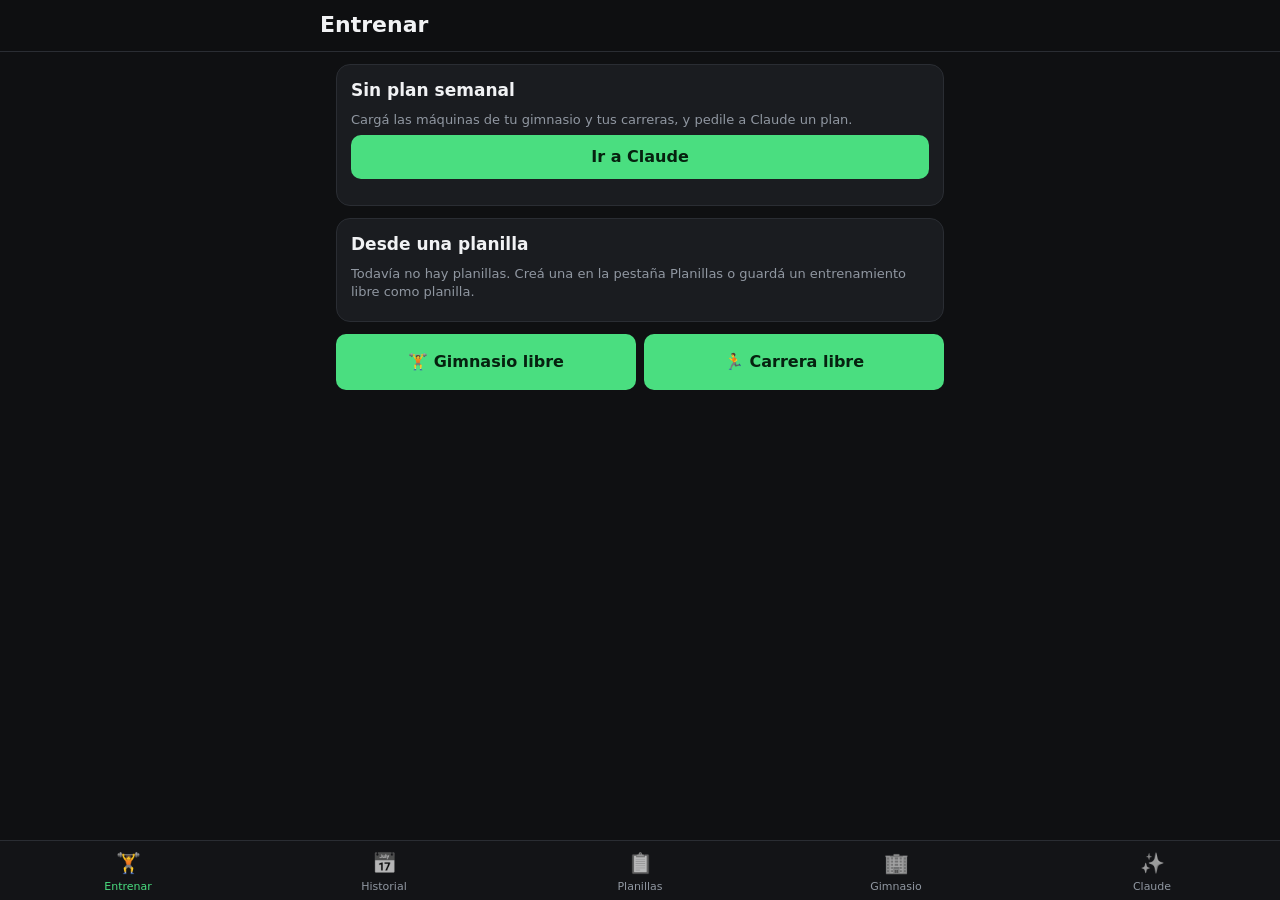
==== index.html @ 8a64eb0e "MVP de la app de gimnasio y running PWA sin paso de compilación: gimnasio y equipamiento, registro p" ====
<!doctype html>
<html lang="es">
<head>
  <meta charset="utf-8">
  <meta name="viewport" content="width=device-width, initial-scale=1, viewport-fit=cover">
  <!-- Estas metas hacen que, agregada a la pantalla de inicio, abra a pantalla completa
       como una app y no como una pestaña de Safari. -->
  <meta name="apple-mobile-web-app-capable" content="yes">
  <meta name="mobile-web-app-capable" content="yes">
  <meta name="apple-mobile-web-app-status-bar-style" content="black-translucent">
  <meta name="apple-mobile-web-app-title" content="Gym">
  <meta name="theme-color" content="#0f1012">
  <link rel="manifest" href="manifest.webmanifest">
  <link rel="apple-touch-icon" href="icons/icon-180.png">
  <link rel="icon" href="icons/icon-192.png">
  <link rel="stylesheet" href="styles.css">
  <title>Gym</title>
</head>
<body>
  <header id="topbar"><h1 id="title">Gym</h1></header>
  <main id="view"></main>
  <nav id="tabs">
    <button data-tab="entrenar"><span class="i">🏋️</span>Entrenar</button>
    <button data-tab="historial"><span class="i">📅</span>Historial</button>
    <button data-tab="rutinas"><span class="i">📋</span>Planillas</button>
    <button data-tab="gym"><span class="i">🏢</span>Gimnasio</button>
    <button data-tab="claude"><span class="i">✨</span>Claude</button>
  </nav>
  <div id="sheet" hidden><div class="panel"></div></div>
  <div id="toast" hidden></div>
  <script type="module" src="js/app.js"></script>
</body>
</html>
---- styles.css ----
/* Tema oscuro (se usa en el gimnasio, con poca luz y el brillo bajo) y botones grandes
   para tocar con los dedos transpirados. 44 px es el mínimo táctil que recomienda Apple. */
:root {
  --bg: #0f1012;
  --card: #1a1c20;
  --inset: #111316;
  --line: #2a2d33;
  --text: #f1f2f4;
  --muted: #9097a1;
  --accent: #4ade80;
  --accent-ink: #06210f;
  --danger: #f87171;
  --run: #fb923c;
  color-scheme: dark;
}

* { box-sizing: border-box; }
html, body {
  margin: 0;
  background: var(--bg);
  color: var(--text);
  font: 16px/1.4 -apple-system, BlinkMacSystemFont, "SF Pro Text", system-ui, sans-serif;
  -webkit-tap-highlight-color: transparent;
}

#topbar {
  position: sticky; top: 0; z-index: 5;
  padding: calc(env(safe-area-inset-top) + 10px) 16px 10px;
  background: rgba(15, 16, 18, .92);
  backdrop-filter: blur(12px); -webkit-backdrop-filter: blur(12px);
  border-bottom: 1px solid var(--line);
}
#topbar h1 { margin: 0; font-size: 22px; max-width: 640px; margin: 0 auto; }

main { padding: 12px 16px calc(env(safe-area-inset-bottom) + 90px); max-width: 640px; margin: 0 auto; }

#tabs {
  position: fixed; bottom: 0; left: 0; right: 0; z-index: 5;
  display: flex;
  background: rgba(20, 21, 24, .96);
  backdrop-filter: blur(12px); -webkit-backdrop-filter: blur(12px);
  border-top: 1px solid var(--line);
  padding-bottom: env(safe-area-inset-bottom);
}
#tabs button {
  flex: 1; background: none; border: 0; border-radius: 0; min-height: 0;
  color: var(--muted); padding: 8px 0 6px; font-size: 11px;
  display: flex; flex-direction: column; align-items: center; gap: 2px;
}
#tabs button .i { font-size: 20px; filter: grayscale(1); opacity: .7; }
#tabs button.on { color: var(--accent); }
#tabs button.on .i { filter: none; opacity: 1; }

.card { background: var(--card); border: 1px solid var(--line); border-radius: 14px; padding: 14px; margin-bottom: 12px; }
.card.inner { background: var(--inset); padding: 10px 12px; margin: 8px 0; }
.card.tap { cursor: pointer; }
.card.tap:active { background: #202328; }
.card.run { border-color: #4a3320; }
h2 { font-size: 17px; margin: 0 0 8px; }
h3 { font-size: 16px; margin: 0; }
h4 { font-size: 13px; text-transform: uppercase; letter-spacing: .04em; color: var(--muted); margin: 14px 0 4px; }
p { margin: 6px 0; }
.muted { color: var(--muted); }
small, .small { font-size: 13px; }
.mt { margin-top: 10px; }

.row { display: flex; gap: 8px; align-items: center; flex-wrap: wrap; }
.row.two > * { flex: 1; }
.between { justify-content: space-between; }
.btns { display: flex; gap: 6px; flex-shrink: 0; }
.grid2 { display: grid; grid-template-columns: 1fr 1fr; gap: 10px; }

button {
  font: inherit; color: var(--text); background: #2a2d33;
  border: 0; border-radius: 10px; padding: 10px 14px; min-height: 44px; cursor: pointer;
}
button:active { filter: brightness(1.2); }
button.primary { background: var(--accent); color: var(--accent-ink); font-weight: 600; }
button.danger { background: transparent; color: var(--danger); border: 1px solid #4a2626; }
button.ghost { background: transparent; border: 1px solid var(--line); }
button.sm { padding: 6px 12px; min-height: 36px; font-size: 14px; }
button.block { width: 100%; margin-bottom: 12px; }
button.big { min-height: 56px; font-size: 16px; }
button.icon { background: transparent; min-height: 36px; padding: 4px 10px; color: var(--muted); }

/* 16 px en los campos evita que iOS haga zoom al tocarlos. */
input, select, textarea {
  font: inherit; font-size: 16px; color: var(--text);
  background: var(--inset); border: 1px solid var(--line); border-radius: 10px;
  padding: 10px; width: 100%;
}
input:focus, select:focus, textarea:focus { outline: none; border-color: #3f7d55; }
textarea { min-height: 110px; resize: vertical; }
textarea.tall { min-height: 50vh; font-size: 13px; }
label { display: block; font-size: 13px; color: var(--muted); margin: 10px 0 4px; }
label.check-row { display: flex; gap: 10px; align-items: center; font-size: 15px; color: var(--text); margin: 14px 0; }
label.check-row input { width: 22px; height: 22px; }

.list { list-style: none; margin: 0; padding: 0; }
.list li { display: flex; justify-content: space-between; align-items: center; gap: 10px; padding: 10px 0; border-top: 1px solid var(--line); }
.list li:first-child { border-top: 0; }
.list li.past { opacity: .5; }
ul.plain { padding-left: 18px; margin: 6px 0; font-size: 14px; }
ul.plain li { margin-bottom: 6px; }

.day.hecha b { color: var(--accent); }
.day.salteada { opacity: .55; }
.day.salteada b { text-decoration: line-through; }

.race-next { border-color: #4a3320; }
.countdown { text-align: center; color: var(--run); line-height: 1; }
.countdown b { display: block; font-size: 34px; }

.badge { font-size: 11px; padding: 2px 6px; border-radius: 6px; background: #2a2238; color: #cdb8ff; margin-left: 6px; vertical-align: middle; font-weight: 500; }
.target { display: inline-block; background: #22303a; color: #9bd1ff; border-radius: 8px; padding: 2px 8px; font-size: 13px; margin: 6px 0; }
.run .target { background: #3a2a1c; color: #fdba74; }
.hint { font-size: 14px; color: #d9e4d0; background: #1d2a1f; border-radius: 8px; padding: 6px 10px; margin: 6px 0; }
.hint.claude { background: #2a2238; color: #e3d6ff; }
.pace { margin: 8px 0 0; color: var(--run); }

.session-head { margin-bottom: 10px; }

/* Grilla de series: número | kg | reps | RIR | ✓ */
.sethead, .set { display: grid; grid-template-columns: 22px 1fr 1fr 66px 44px; gap: 6px; align-items: center; }
.sethead { font-size: 12px; color: var(--muted); margin: 10px 0 4px; text-align: center; }
.set { margin-bottom: 6px; }
.set > span { text-align: center; color: var(--muted); font-size: 14px; }
.set input, .set select { padding: 8px 4px; text-align: center; text-align-last: center; }
.set .check { padding: 0; min-height: 40px; color: var(--muted); }
.set.done .check { background: var(--accent); color: var(--accent-ink); }
.set.done input, .set.done select { border-color: #2f5a3c; }

/* Editor de planillas: nombre a lo ancho y los números abajo. */
.edrow { display: grid; grid-template-columns: 1fr 1fr 1fr 1fr 36px; gap: 6px; align-items: end; padding-bottom: 10px; margin-bottom: 10px; border-bottom: 1px solid var(--line); }
.edrow .name { grid-column: 1 / -1; }
label.mini { margin: 0; font-size: 11px; }
label.mini input { margin-top: 2px; padding: 8px 4px; text-align: center; }

.seg { display: flex; background: var(--inset); border-radius: 10px; padding: 3px; gap: 3px; }
.seg button { flex: 1; background: transparent; min-height: 38px; font-size: 14px; padding: 6px; }
.seg button.on { background: #2a2d33; }

#sheet { position: fixed; inset: 0; z-index: 20; background: rgba(0, 0, 0, .55); display: flex; align-items: flex-end; }
#sheet[hidden] { display: none; }
#sheet .panel {
  background: var(--card); width: 100%; max-width: 640px; margin: 0 auto;
  max-height: 90vh; overflow: auto; -webkit-overflow-scrolling: touch;
  border-radius: 18px 18px 0 0;
  padding: 16px 16px calc(env(safe-area-inset-bottom) + 16px);
}

#toast {
  position: fixed; left: 50%; transform: translateX(-50%);
  bottom: calc(env(safe-area-inset-bottom) + 80px);
  background: #e8eaed; color: #111; padding: 10px 16px; border-radius: 20px;
  z-index: 30; font-size: 14px; white-space: nowrap;
}
#toast[hidden] { display: none; }
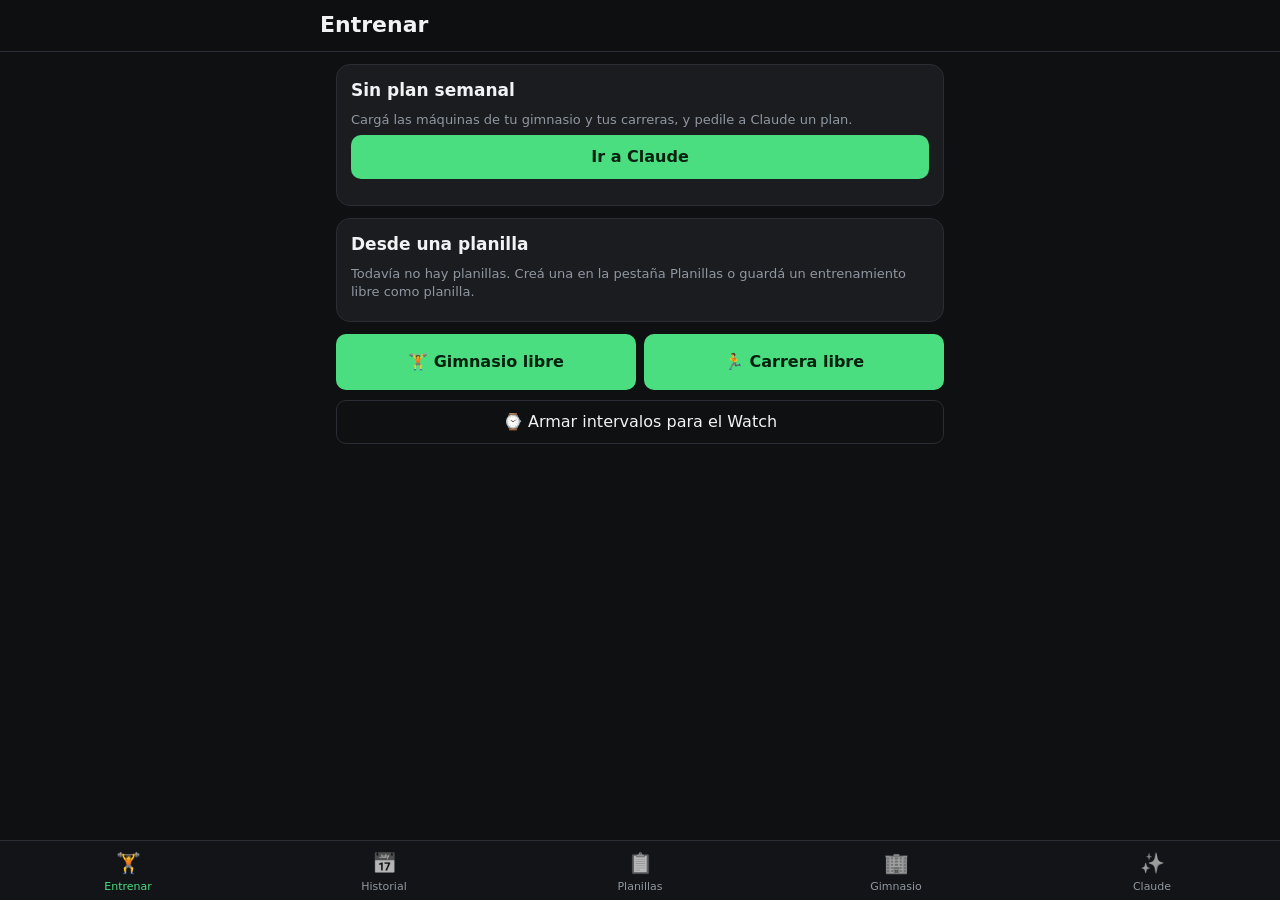
==== commit de61d99f: "Receta para cargar intervalos en el Apple Watch - Claude ahora devuelve "pasos" estructurados para c" ====
--- a/index.html
+++ b/index.html
@@ -10,10 +10,34 @@
   <meta name="apple-mobile-web-app-status-bar-style" content="black-translucent">
   <meta name="apple-mobile-web-app-title" content="Gym">
   <meta name="theme-color" content="#0f1012">
+  <!-- Fondo oscuro antes de que llegue styles.css: evita el destello blanco al abrir. -->
+  <style>html, body { background: #0f1012; color: #f1f2f4; }</style>
   <link rel="manifest" href="manifest.webmanifest">
   <link rel="apple-touch-icon" href="icons/icon-180.png">
   <link rel="icon" href="icons/icon-192.png">
+  <!-- Pantallas de arranque: iOS las muestra mientras arranca la app en frío (en vez de una
+       pantalla blanca). Una por tamaño de iPhone, en puntos CSS × densidad de píxeles.
+       iOS las copia al agregar la app al inicio: para ver cambios hay que reinstalarla. -->
+  <link rel="apple-touch-startup-image" media="(device-width: 375px) and (device-height: 812px) and (-webkit-device-pixel-ratio: 3)" href="icons/splash/splash-1125x2436.png">
+  <link rel="apple-touch-startup-image" media="(device-width: 414px) and (device-height: 896px) and (-webkit-device-pixel-ratio: 2)" href="icons/splash/splash-828x1792.png">
+  <link rel="apple-touch-startup-image" media="(device-width: 414px) and (device-height: 896px) and (-webkit-device-pixel-ratio: 3)" href="icons/splash/splash-1242x2688.png">
+  <link rel="apple-touch-startup-image" media="(device-width: 390px) and (device-height: 844px) and (-webkit-device-pixel-ratio: 3)" href="icons/splash/splash-1170x2532.png">
+  <link rel="apple-touch-startup-image" media="(device-width: 428px) and (device-height: 926px) and (-webkit-device-pixel-ratio: 3)" href="icons/splash/splash-1284x2778.png">
+  <link rel="apple-touch-startup-image" media="(device-width: 393px) and (device-height: 852px) and (-webkit-device-pixel-ratio: 3)" href="icons/splash/splash-1179x2556.png">
+  <link rel="apple-touch-startup-image" media="(device-width: 430px) and (device-height: 932px) and (-webkit-device-pixel-ratio: 3)" href="icons/splash/splash-1290x2796.png">
+  <link rel="apple-touch-startup-image" media="(device-width: 402px) and (device-height: 874px) and (-webkit-device-pixel-ratio: 3)" href="icons/splash/splash-1206x2622.png">
+  <link rel="apple-touch-startup-image" media="(device-width: 440px) and (device-height: 956px) and (-webkit-device-pixel-ratio: 3)" href="icons/splash/splash-1320x2868.png">
+  <link rel="apple-touch-startup-image" media="(device-width: 420px) and (device-height: 912px) and (-webkit-device-pixel-ratio: 3)" href="icons/splash/splash-1260x2736.png">
   <link rel="stylesheet" href="styles.css">
+  <!-- Pide todos los módulos a la vez; si no, el navegador descubre los imports de app.js
+       recién después de bajarlo y los pide en una segunda tanda. -->
+  <link rel="modulepreload" href="js/app.js">
+  <link rel="modulepreload" href="js/store.js">
+  <link rel="modulepreload" href="js/progression.js">
+  <link rel="modulepreload" href="js/claude.js">
+  <link rel="modulepreload" href="js/running.js">
+  <link rel="modulepreload" href="js/strava.js">
+  <link rel="modulepreload" href="js/watch.js">
   <title>Gym</title>
 </head>
 <body>
@@ -28,6 +52,20 @@
   </nav>
   <div id="sheet" hidden><div class="panel"></div></div>
   <div id="toast" hidden></div>
+  <script>
+    // Muestra al instante la última pantalla que viste (la guarda app.js en cada render),
+    // así no hay espera en blanco mientras cargan los módulos. Apenas app.js arranca,
+    // redibuja con los datos reales; los botones responden desde ese momento.
+    try {
+      var s = JSON.parse(localStorage.getItem('gym.shell'));
+      if (s) {
+        document.getElementById('view').innerHTML = s.html;
+        document.getElementById('title').textContent = s.title;
+        var b = document.querySelector('#tabs [data-tab="' + s.tab + '"]');
+        if (b) b.classList.add('on');
+      }
+    } catch (e) {}
+  </script>
   <script type="module" src="js/app.js"></script>
 </body>
 </html>
--- a/styles.css
+++ b/styles.css
@@ -114,6 +114,18 @@
 .badge { font-size: 11px; padding: 2px 6px; border-radius: 6px; background: #2a2238; color: #cdb8ff; margin-left: 6px; vertical-align: middle; font-weight: 500; }
 .target { display: inline-block; background: #22303a; color: #9bd1ff; border-radius: 8px; padding: 2px 8px; font-size: 13px; margin: 6px 0; }
 .run .target { background: #3a2a1c; color: #fdba74; }
+.grid3 { display: grid; grid-template-columns: 1.3fr 1fr 0.9fr; gap: 8px; }
+ol.recipe { padding-left: 22px; margin: 10px 0; font-size: 15px; }
+ol.recipe > li { margin-bottom: 10px; }
+ol.recipe ul { padding-left: 18px; margin: 4px 0; }
+ol.recipe ul li { margin-bottom: 3px; }
+.badge.strava { background: #3a2418; color: #fc8a4c; }
+ol.steps { padding-left: 20px; margin: 8px 0; }
+ol.steps li { margin-bottom: 4px; }
+code { background: var(--inset); padding: 1px 6px; border-radius: 6px; font-size: 14px; user-select: all; -webkit-user-select: all; }
+/* Parciales por km: número | ritmo | FC */
+.splits { display: grid; grid-template-columns: auto 1fr auto; gap: 2px 12px; margin-top: 8px; font-size: 13px; font-variant-numeric: tabular-nums; }
+.splits span:nth-child(3n+1) { color: var(--muted); }
 .hint { font-size: 14px; color: #d9e4d0; background: #1d2a1f; border-radius: 8px; padding: 6px 10px; margin: 6px 0; }
 .hint.claude { background: #2a2238; color: #e3d6ff; }
 .pace { margin: 8px 0 0; color: var(--run); }
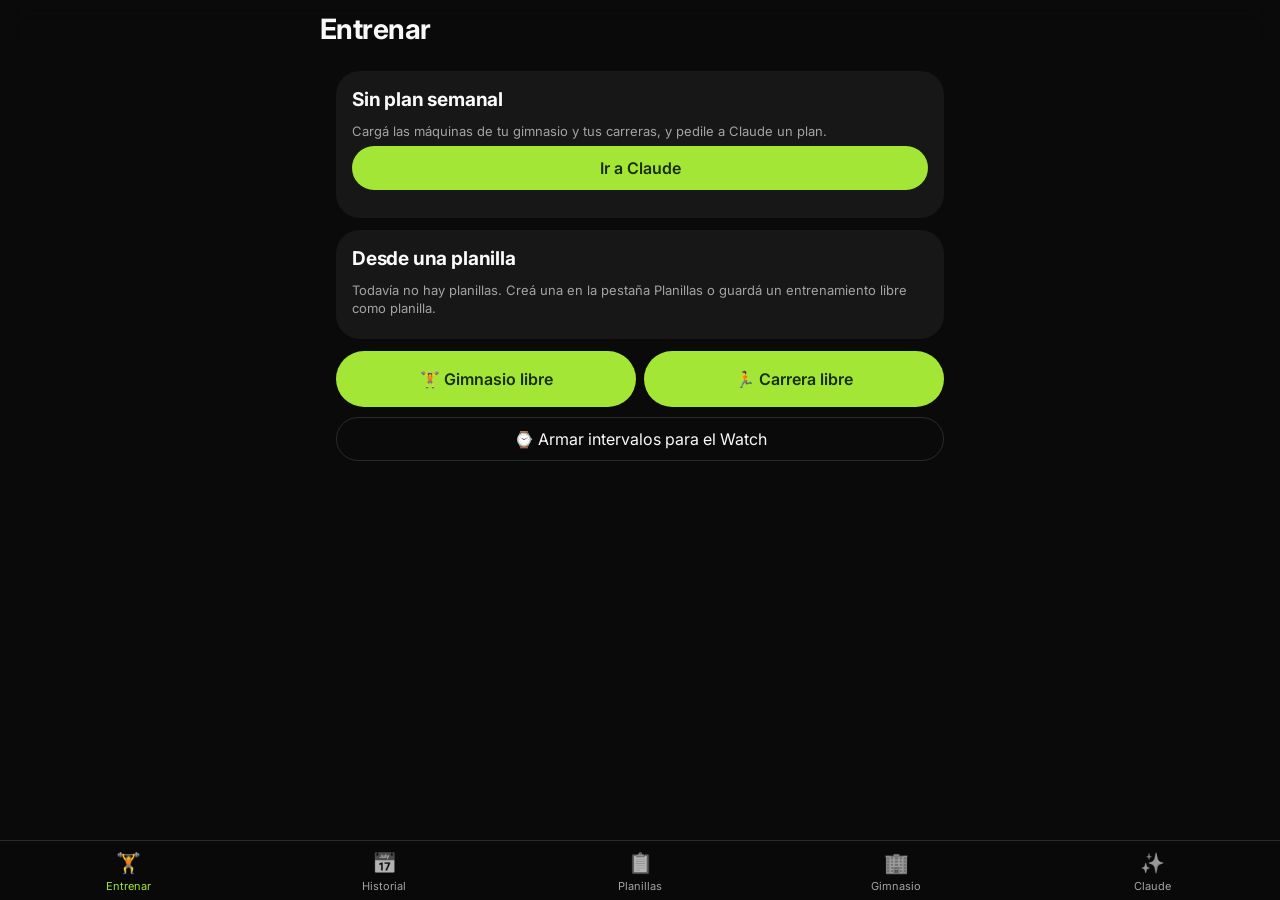
==== commit 352cab95: "Maquinas con catalogo de RepDB, ficha con mapa de musculos y estilo skulpt - Selector de maquinas po" ====
--- a/index.html
+++ b/index.html
@@ -9,9 +9,9 @@
   <meta name="mobile-web-app-capable" content="yes">
   <meta name="apple-mobile-web-app-status-bar-style" content="black-translucent">
   <meta name="apple-mobile-web-app-title" content="Gym">
-  <meta name="theme-color" content="#0f1012">
+  <meta name="theme-color" content="#0a0a0a">
   <!-- Fondo oscuro antes de que llegue styles.css: evita el destello blanco al abrir. -->
-  <style>html, body { background: #0f1012; color: #f1f2f4; }</style>
+  <style>html, body { background: #0a0a0a; color: #fafafa; }</style>
   <link rel="manifest" href="manifest.webmanifest">
   <link rel="apple-touch-icon" href="icons/icon-180.png">
   <link rel="icon" href="icons/icon-192.png">
@@ -28,6 +28,10 @@
   <link rel="apple-touch-startup-image" media="(device-width: 402px) and (device-height: 874px) and (-webkit-device-pixel-ratio: 3)" href="icons/splash/splash-1206x2622.png">
   <link rel="apple-touch-startup-image" media="(device-width: 440px) and (device-height: 956px) and (-webkit-device-pixel-ratio: 3)" href="icons/splash/splash-1320x2868.png">
   <link rel="apple-touch-startup-image" media="(device-width: 420px) and (device-height: 912px) and (-webkit-device-pixel-ratio: 3)" href="icons/splash/splash-1260x2736.png">
+  <!-- Inter (la tipografía de skulpt). Si no carga, cae a la del sistema (San Francisco). -->
+  <link rel="preconnect" href="https://fonts.googleapis.com">
+  <link rel="preconnect" href="https://fonts.gstatic.com" crossorigin>
+  <link rel="stylesheet" href="https://fonts.googleapis.com/css2?family=Inter:wght@400;500;600;700&display=swap">
   <link rel="stylesheet" href="styles.css">
   <!-- Pide todos los módulos a la vez; si no, el navegador descubre los imports de app.js
        recién después de bajarlo y los pide en una segunda tanda. -->
@@ -38,6 +42,10 @@
   <link rel="modulepreload" href="js/running.js">
   <link rel="modulepreload" href="js/strava.js">
   <link rel="modulepreload" href="js/watch.js">
+  <link rel="modulepreload" href="js/project.js">
+  <link rel="modulepreload" href="js/exercises.js">
+  <link rel="modulepreload" href="js/catalog.js">
+  <link rel="modulepreload" href="js/body.js">
   <title>Gym</title>
 </head>
 <body>
--- a/styles.css
+++ b/styles.css
@@ -1,16 +1,22 @@
 /* Tema oscuro (se usa en el gimnasio, con poca luz y el brillo bajo) y botones grandes
-   para tocar con los dedos transpirados. 44 px es el mínimo táctil que recomienda Apple. */
+   para tocar con los dedos transpirados. 44 px es el mínimo táctil que recomienda Apple.
+   Estética inspirada en skulpt (github.com/skulptapp/skulpt): negro casi puro, tarjetas
+   grises, acento lima, bordes muy redondeados y botones tipo píldora. Sólo la idea visual;
+   no se copió código (skulpt es GPL). */
 :root {
-  --bg: #0f1012;
-  --card: #1a1c20;
-  --inset: #111316;
-  --line: #2a2d33;
-  --text: #f1f2f4;
-  --muted: #9097a1;
-  --accent: #4ade80;
-  --accent-ink: #06210f;
-  --danger: #f87171;
+  --bg: #0a0a0a;
+  --card: #171717;
+  --inset: #0f0f0f;
+  --raise: #262626;
+  --line: #2a2a2a;
+  --text: #fafafa;
+  --muted: #a3a3a3;
+  --accent: #a3e635;
+  --accent-ink: #1a2e05;
+  --accent-dim: #3f6212;
+  --danger: #ef4444;
   --run: #fb923c;
+  --r: 24px;
   color-scheme: dark;
 }
 
@@ -19,25 +25,24 @@
   margin: 0;
   background: var(--bg);
   color: var(--text);
-  font: 16px/1.4 -apple-system, BlinkMacSystemFont, "SF Pro Text", system-ui, sans-serif;
+  font: 16px/1.4 Inter, -apple-system, BlinkMacSystemFont, "SF Pro Text", system-ui, sans-serif;
   -webkit-tap-highlight-color: transparent;
 }
 
 #topbar {
   position: sticky; top: 0; z-index: 5;
   padding: calc(env(safe-area-inset-top) + 10px) 16px 10px;
-  background: rgba(15, 16, 18, .92);
+  background: rgba(10, 10, 10, .9);
   backdrop-filter: blur(12px); -webkit-backdrop-filter: blur(12px);
-  border-bottom: 1px solid var(--line);
-}
-#topbar h1 { margin: 0; font-size: 22px; max-width: 640px; margin: 0 auto; }
+}
+#topbar h1 { margin: 0; font-size: 28px; font-weight: 700; letter-spacing: -.02em; max-width: 640px; margin: 0 auto; }
 
 main { padding: 12px 16px calc(env(safe-area-inset-bottom) + 90px); max-width: 640px; margin: 0 auto; }
 
 #tabs {
   position: fixed; bottom: 0; left: 0; right: 0; z-index: 5;
   display: flex;
-  background: rgba(20, 21, 24, .96);
+  background: rgba(10, 10, 10, .96);
   backdrop-filter: blur(12px); -webkit-backdrop-filter: blur(12px);
   border-top: 1px solid var(--line);
   padding-bottom: env(safe-area-inset-bottom);
@@ -51,13 +56,13 @@
 #tabs button.on { color: var(--accent); }
 #tabs button.on .i { filter: none; opacity: 1; }
 
-.card { background: var(--card); border: 1px solid var(--line); border-radius: 14px; padding: 14px; margin-bottom: 12px; }
-.card.inner { background: var(--inset); padding: 10px 12px; margin: 8px 0; }
+.card { background: var(--card); border: 0; border-radius: var(--r); padding: 16px; margin-bottom: 12px; }
+.card.inner { background: var(--raise); border-radius: 16px; padding: 10px 12px; margin: 8px 0; }
 .card.tap { cursor: pointer; }
-.card.tap:active { background: #202328; }
-.card.run { border-color: #4a3320; }
-h2 { font-size: 17px; margin: 0 0 8px; }
-h3 { font-size: 16px; margin: 0; }
+.card.tap:active { background: #1f1f1f; }
+.card.run { box-shadow: inset 0 0 0 1px #4a3320; }
+h2 { font-size: 19px; font-weight: 700; letter-spacing: -.01em; margin: 0 0 8px; }
+h3 { font-size: 17px; font-weight: 600; margin: 0; }
 h4 { font-size: 13px; text-transform: uppercase; letter-spacing: .04em; color: var(--muted); margin: 14px 0 4px; }
 p { margin: 6px 0; }
 .muted { color: var(--muted); }
@@ -71,14 +76,14 @@
 .grid2 { display: grid; grid-template-columns: 1fr 1fr; gap: 10px; }
 
 button {
-  font: inherit; color: var(--text); background: #2a2d33;
-  border: 0; border-radius: 10px; padding: 10px 14px; min-height: 44px; cursor: pointer;
+  font: inherit; color: var(--text); background: var(--raise);
+  border: 0; border-radius: 999px; padding: 10px 18px; min-height: 44px; cursor: pointer;
 }
 button:active { filter: brightness(1.2); }
 button.primary { background: var(--accent); color: var(--accent-ink); font-weight: 600; }
-button.danger { background: transparent; color: var(--danger); border: 1px solid #4a2626; }
+button.danger { background: transparent; color: var(--danger); border: 1px solid #4a1d1d; }
 button.ghost { background: transparent; border: 1px solid var(--line); }
-button.sm { padding: 6px 12px; min-height: 36px; font-size: 14px; }
+button.sm { padding: 6px 14px; min-height: 36px; font-size: 14px; }
 button.block { width: 100%; margin-bottom: 12px; }
 button.big { min-height: 56px; font-size: 16px; }
 button.icon { background: transparent; min-height: 36px; padding: 4px 10px; color: var(--muted); }
@@ -86,10 +91,10 @@
 /* 16 px en los campos evita que iOS haga zoom al tocarlos. */
 input, select, textarea {
   font: inherit; font-size: 16px; color: var(--text);
-  background: var(--inset); border: 1px solid var(--line); border-radius: 10px;
-  padding: 10px; width: 100%;
-}
-input:focus, select:focus, textarea:focus { outline: none; border-color: #3f7d55; }
+  background: var(--inset); border: 1px solid var(--line); border-radius: 14px;
+  padding: 10px 12px; width: 100%;
+}
+input:focus, select:focus, textarea:focus { outline: none; border-color: var(--accent-dim); }
 textarea { min-height: 110px; resize: vertical; }
 textarea.tall { min-height: 50vh; font-size: 13px; }
 label { display: block; font-size: 13px; color: var(--muted); margin: 10px 0 4px; }
@@ -111,8 +116,8 @@
 .countdown { text-align: center; color: var(--run); line-height: 1; }
 .countdown b { display: block; font-size: 34px; }
 
-.badge { font-size: 11px; padding: 2px 6px; border-radius: 6px; background: #2a2238; color: #cdb8ff; margin-left: 6px; vertical-align: middle; font-weight: 500; }
-.target { display: inline-block; background: #22303a; color: #9bd1ff; border-radius: 8px; padding: 2px 8px; font-size: 13px; margin: 6px 0; }
+.badge { font-size: 11px; padding: 2px 8px; border-radius: 999px; background: #2a2238; color: #cdb8ff; margin-left: 6px; vertical-align: middle; font-weight: 500; }
+.target { display: inline-block; background: var(--raise); color: var(--muted); border-radius: 999px; padding: 2px 10px; font-size: 13px; margin: 4px 0 0; }
 .run .target { background: #3a2a1c; color: #fdba74; }
 .grid3 { display: grid; grid-template-columns: 1.3fr 1fr 0.9fr; gap: 8px; }
 ol.recipe { padding-left: 22px; margin: 10px 0; font-size: 15px; }
@@ -126,21 +131,25 @@
 /* Parciales por km: número | ritmo | FC */
 .splits { display: grid; grid-template-columns: auto 1fr auto; gap: 2px 12px; margin-top: 8px; font-size: 13px; font-variant-numeric: tabular-nums; }
 .splits span:nth-child(3n+1) { color: var(--muted); }
-.hint { font-size: 14px; color: #d9e4d0; background: #1d2a1f; border-radius: 8px; padding: 6px 10px; margin: 6px 0; }
-.hint.claude { background: #2a2238; color: #e3d6ff; }
+.hint { font-size: 14px; color: #ecfccb; background: #1a2610; border-radius: 14px; padding: 8px 12px; margin: 6px 0; }
+.hint.claude { background: #241d33; color: #e3d6ff; }
 .pace { margin: 8px 0 0; color: var(--run); }
 
 .session-head { margin-bottom: 10px; }
 
-/* Grilla de series: número | kg | reps | RIR | ✓ */
-.sethead, .set { display: grid; grid-template-columns: 22px 1fr 1fr 66px 44px; gap: 6px; align-items: center; }
-.sethead { font-size: 12px; color: var(--muted); margin: 10px 0 4px; text-align: center; }
-.set { margin-bottom: 6px; }
+/* Grilla de series: número | kg | reps | RIR | ✓. Números grandes, como en skulpt; la
+   serie que toca va con borde lima y las hechas en verde. */
+.sethead, .set { display: grid; grid-template-columns: 22px 1fr 1fr 62px 48px; gap: 6px; align-items: center; }
+.sethead { font-size: 12px; color: var(--muted); margin: 12px 0 4px; padding: 0 4px; text-align: center; }
+.set { margin-bottom: 6px; padding: 4px; border-radius: 18px; }
+.set.cur { box-shadow: inset 0 0 0 1.5px var(--accent); }
 .set > span { text-align: center; color: var(--muted); font-size: 14px; }
-.set input, .set select { padding: 8px 4px; text-align: center; text-align-last: center; }
-.set .check { padding: 0; min-height: 40px; color: var(--muted); }
+.set input, .set select { padding: 8px 4px; text-align: center; text-align-last: center; font-size: 20px; font-weight: 600; font-variant-numeric: tabular-nums; background: var(--raise); border-color: transparent; }
+.set select { font-size: 17px; }
+.set .check { padding: 0; min-height: 44px; color: var(--muted); }
+.set.done { background: #1a2610; }
 .set.done .check { background: var(--accent); color: var(--accent-ink); }
-.set.done input, .set.done select { border-color: #2f5a3c; }
+.set.done input, .set.done select { background: transparent; color: #d9f99d; }
 
 /* Editor de planillas: nombre a lo ancho y los números abajo. */
 .edrow { display: grid; grid-template-columns: 1fr 1fr 1fr 1fr 36px; gap: 6px; align-items: end; padding-bottom: 10px; margin-bottom: 10px; border-bottom: 1px solid var(--line); }
@@ -148,23 +157,76 @@
 label.mini { margin: 0; font-size: 11px; }
 label.mini input { margin-top: 2px; padding: 8px 4px; text-align: center; }
 
-.seg { display: flex; background: var(--inset); border-radius: 10px; padding: 3px; gap: 3px; }
+.seg { display: flex; background: var(--inset); border-radius: 999px; padding: 3px; gap: 3px; }
 .seg button { flex: 1; background: transparent; min-height: 38px; font-size: 14px; padding: 6px; }
-.seg button.on { background: #2a2d33; }
+.seg button.on { background: var(--accent); color: var(--accent-ink); font-weight: 600; }
 
 #sheet { position: fixed; inset: 0; z-index: 20; background: rgba(0, 0, 0, .55); display: flex; align-items: flex-end; }
 #sheet[hidden] { display: none; }
 #sheet .panel {
   background: var(--card); width: 100%; max-width: 640px; margin: 0 auto;
   max-height: 90vh; overflow: auto; -webkit-overflow-scrolling: touch;
-  border-radius: 18px 18px 0 0;
+  border-radius: 28px 28px 0 0;
   padding: 16px 16px calc(env(safe-area-inset-bottom) + 16px);
 }
 
 #toast {
   position: fixed; left: 50%; transform: translateX(-50%);
   bottom: calc(env(safe-area-inset-bottom) + 80px);
-  background: #e8eaed; color: #111; padding: 10px 16px; border-radius: 20px;
+  background: var(--accent); color: var(--accent-ink); font-weight: 600; padding: 10px 18px; border-radius: 999px;
   z-index: 30; font-size: 14px; white-space: nowrap;
 }
 #toast[hidden] { display: none; }
+
+/* ---------- máquinas y ejercicios ---------- */
+.grow { flex: 1; min-width: 0; }
+.chev { color: var(--muted); font-size: 20px; padding: 0 4px; }
+.list li.tap { cursor: pointer; justify-content: flex-start; }
+.list li.tap:active { opacity: .7; }
+a { color: var(--accent); }
+
+/* Los dibujos de RepDB tienen fondo claro: van sobre un recuadro gris claro. */
+.thumb { width: 56px; height: 56px; border-radius: 14px; background: #f5f5f5; object-fit: cover; flex-shrink: 0; display: block; }
+.thumb.none { background: var(--raise); }
+.exhead { display: flex; gap: 12px; align-items: flex-start; }
+.exthumb { padding: 0; min-height: 0; background: none; border-radius: 14px; }
+
+.chips { display: flex; gap: 6px; flex-wrap: wrap; margin: 10px 0; }
+.chips.scroll { flex-wrap: nowrap; overflow-x: auto; scrollbar-width: none; margin: 10px -16px; padding: 0 16px; }
+.chips.scroll::-webkit-scrollbar { display: none; }
+.chip { font-size: 13px; padding: 6px 13px; min-height: 34px; border-radius: 999px; background: var(--raise); color: var(--text); white-space: nowrap; display: inline-flex; align-items: center; }
+span.chip { min-height: 0; padding: 4px 11px; }
+.chip.on, .chip.p { background: var(--accent); color: var(--accent-ink); font-weight: 600; }
+.chip.s { background: var(--accent-dim); color: #ecfccb; }
+
+/* Selector de máquinas: grilla de 2 columnas, las elegidas con borde lima. */
+.mgrid { display: grid; grid-template-columns: 1fr 1fr; gap: 10px; }
+.mtile { background: var(--raise); border-radius: 20px; padding: 8px; position: relative; cursor: pointer; }
+.mtile.sel { box-shadow: inset 0 0 0 2px var(--accent); }
+.mimg { width: 100%; aspect-ratio: 1; object-fit: cover; border-radius: 14px; background: #f5f5f5; display: block; }
+.mimg.none { background: var(--card); }
+.mname { font-size: 13px; margin: 6px 4px 2px; line-height: 1.25; }
+.mtile .ck { position: absolute; top: 14px; right: 14px; width: 26px; height: 26px; border-radius: 50%; background: rgba(10, 10, 10, .45); color: var(--accent-ink); display: flex; align-items: center; justify-content: center; font-size: 15px; font-weight: 700; }
+.mtile.sel .ck { background: var(--accent); }
+.mtile .info { position: absolute; top: 14px; left: 14px; width: 26px; height: 26px; min-height: 0; padding: 0; border-radius: 50%; background: rgba(10, 10, 10, .45); color: #fff; font: italic 600 14px Georgia, serif; }
+
+/* Ficha del ejercicio */
+.hero { background: #f5f5f5; border-radius: var(--r); overflow: hidden; position: relative; margin: 10px 0; }
+.hero img { width: 100%; display: block; aspect-ratio: 1; object-fit: contain; }
+.hero .tag { position: absolute; left: 12px; bottom: 12px; background: var(--bg); color: var(--text); font-size: 12px; padding: 4px 10px; border-radius: 999px; }
+.body { background: var(--raise); border-radius: var(--r); padding: 14px; display: flex; justify-content: center; gap: 8px; }
+.body svg { height: 200px; width: auto; }
+.body path { fill: #3f3f3f; }
+.body path.p { fill: var(--accent); }
+.body path.s { fill: #4d7c0f; }
+
+/* Pregunta del escalón, dentro de la tarjeta del ejercicio */
+.ask { background: var(--raise); border-radius: 18px; padding: 12px; margin: 10px 0; font-size: 14px; }
+.ask .chips { margin: 8px 0 6px; }
+.ask .chip { background: var(--card); }
+
+/* Semana del plan: un círculo por día, lima los hechos. */
+.week { display: flex; gap: 6px; margin: 4px 0 8px; }
+.week .dot { width: 36px; height: 36px; border-radius: 50%; background: var(--raise); color: var(--muted); display: flex; align-items: center; justify-content: center; font-size: 12px; font-weight: 600; text-transform: capitalize; }
+.week .dot.hecha { background: var(--accent); color: var(--accent-ink); }
+.week .dot.salteada { opacity: .35; }
